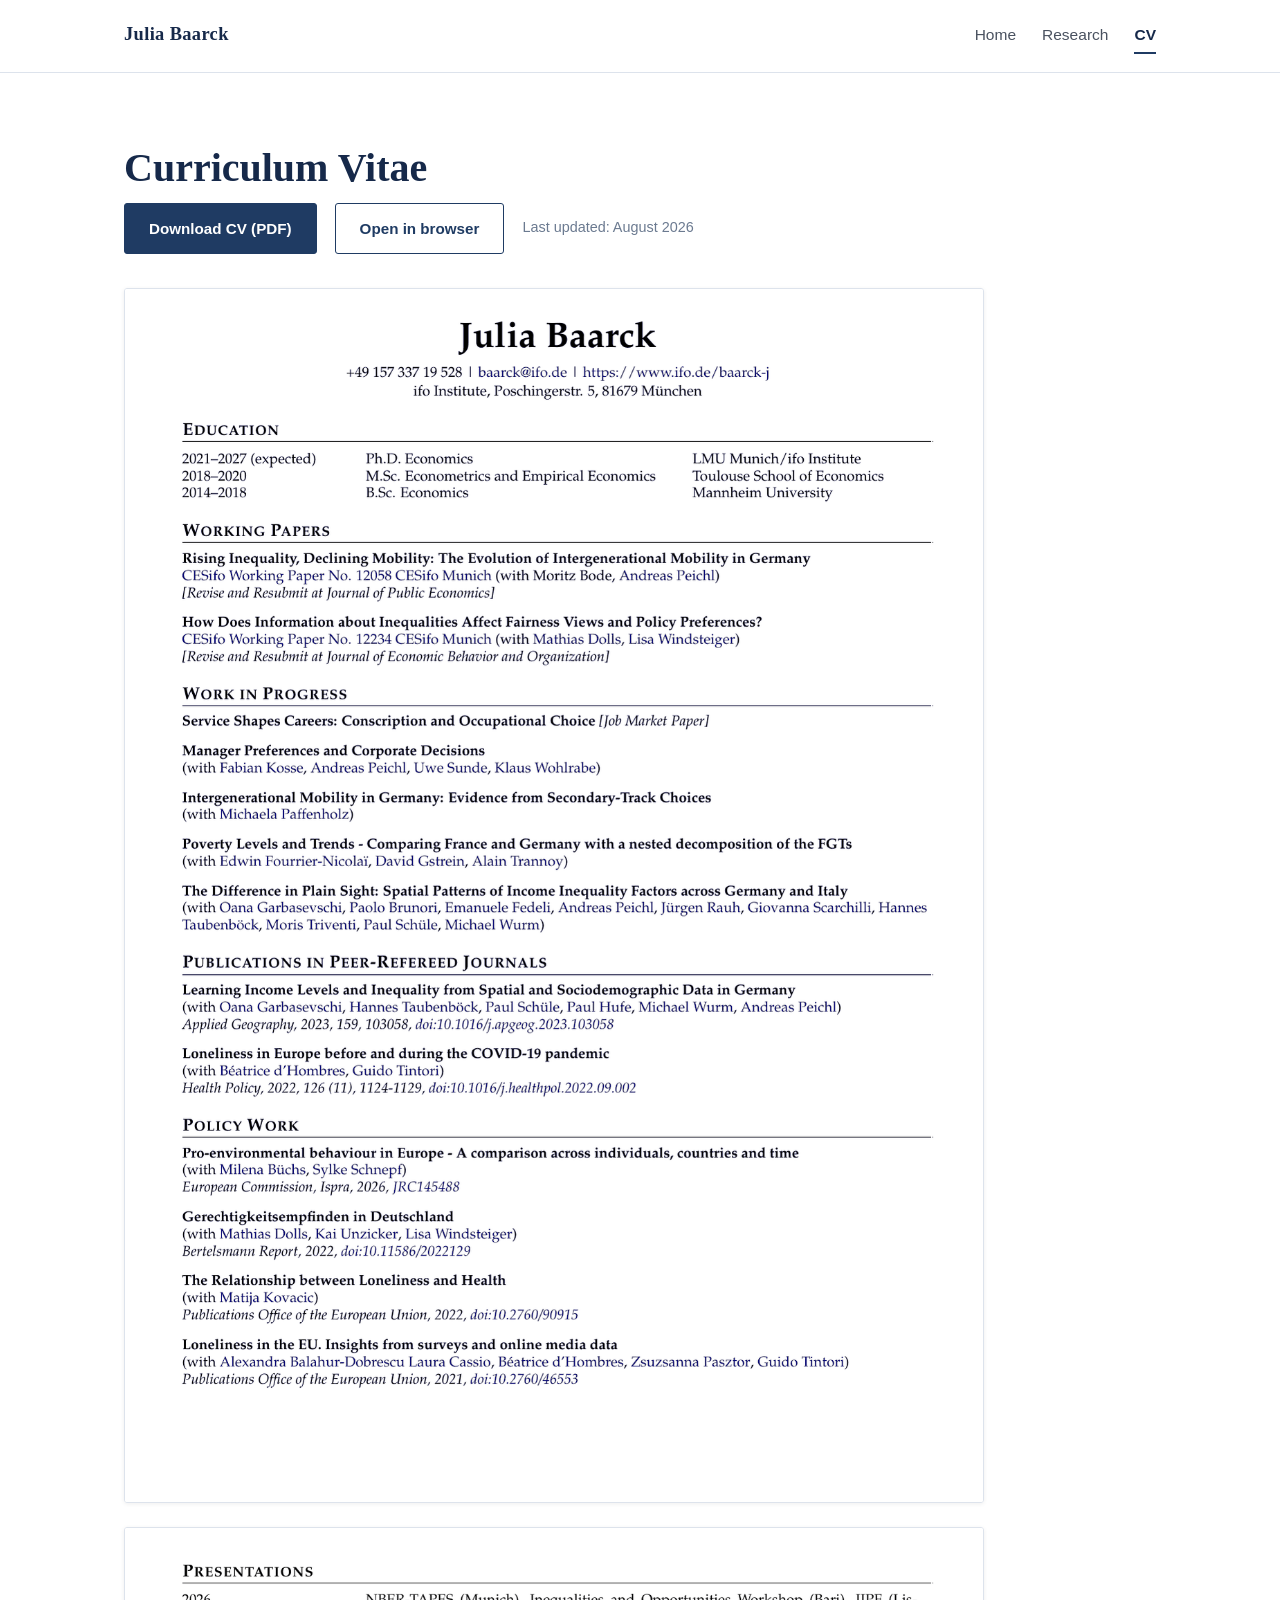
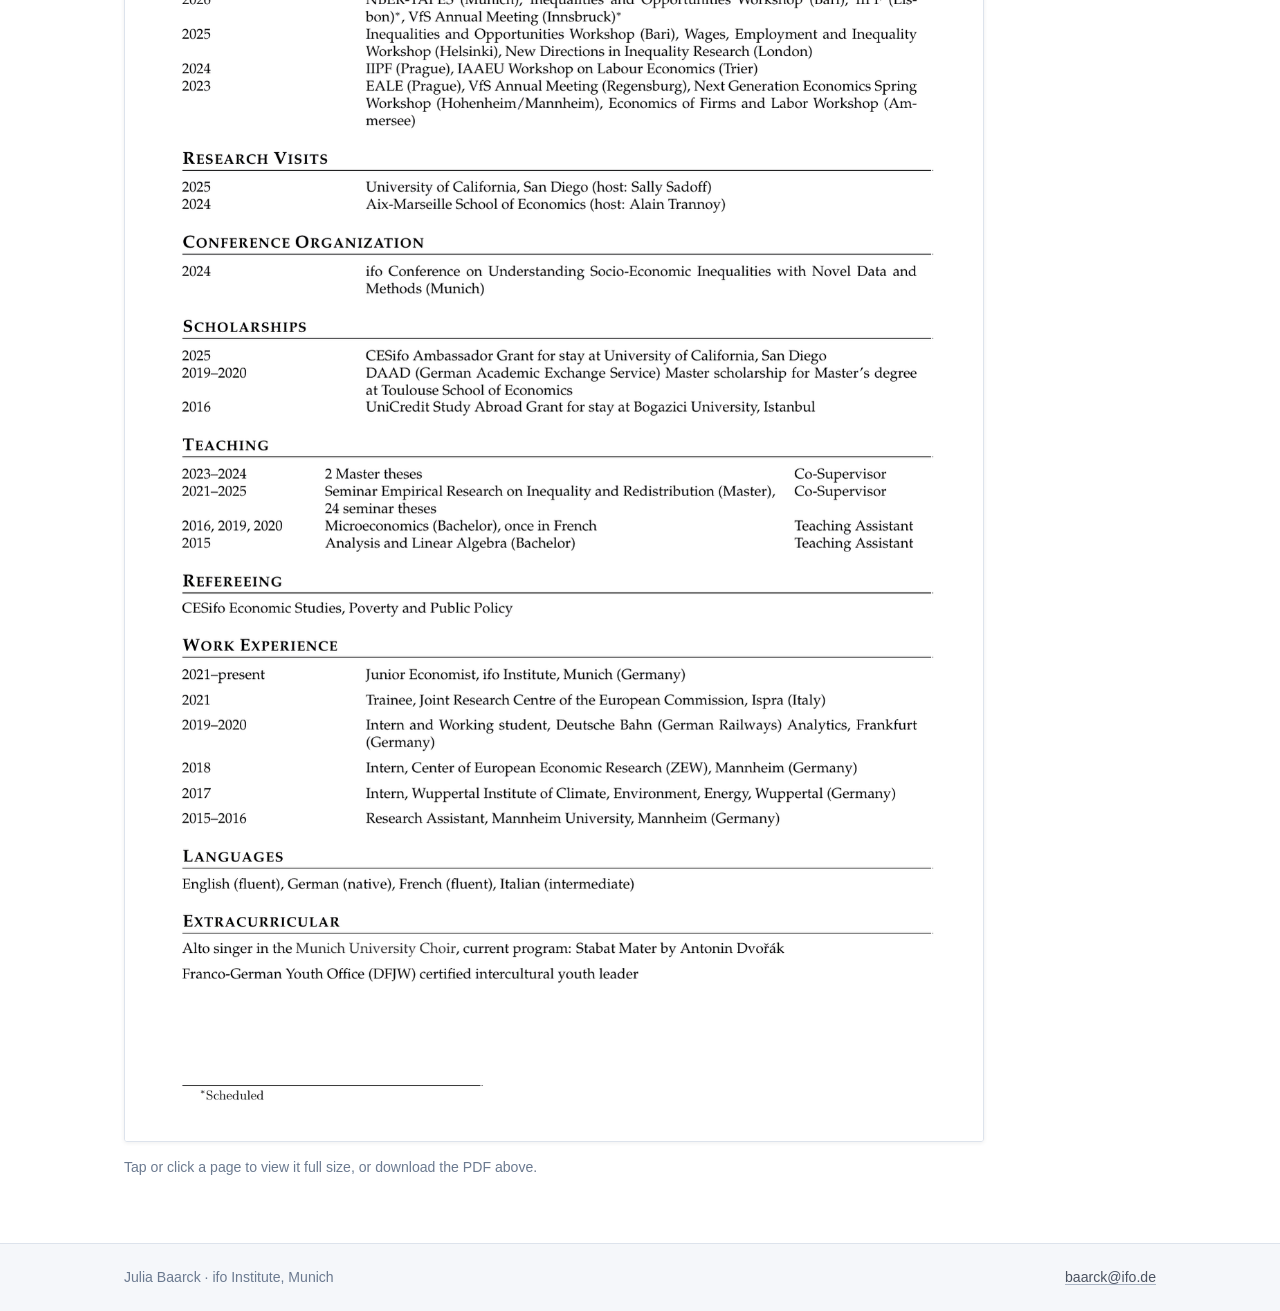
==== cv.html @ 9fb436dc "Build academic website for the 2026/27 job market Three static pages served by GitHub Pages, with no" ====
<!DOCTYPE html>
<html lang="en">
<head>
<meta charset="utf-8">
<meta name="viewport" content="width=device-width, initial-scale=1">
<title>CV | Julia Baarck</title>
<meta name="description" content="Curriculum vitae of Julia Baarck, PhD candidate in economics at LMU Munich and the ifo Institute.">
<link rel="canonical" href="https://juliabaarck.github.io/cv.html">
<link rel="icon" href="assets/img/favicon.svg" type="image/svg+xml">
<meta property="og:type" content="website">
<meta property="og:title" content="CV | Julia Baarck">
<meta property="og:description" content="Curriculum vitae of Julia Baarck, PhD candidate in economics at LMU Munich and the ifo Institute.">
<meta property="og:url" content="https://juliabaarck.github.io/cv.html">
<meta property="og:image" content="https://juliabaarck.github.io/assets/img/julia-baarck.jpg">
<meta name="twitter:card" content="summary">
<link rel="stylesheet" href="assets/css/style.css">
</head>
<body>

<a class="skip-link" href="#main">Skip to content</a>

<header class="site-header">
  <div class="wrap">
    <a class="site-title" href="index.html">Julia Baarck</a>
    <nav class="site-nav" aria-label="Main">
      <a href="index.html">Home</a>
      <a href="research.html">Research</a>
      <a href="cv.html" aria-current="page">CV</a>
    </nav>
  </div>
</header>

<main id="main">
<div class="wrap">

  <h1 class="page-title">Curriculum Vitae</h1>

  <div class="cv-actions">
    <a class="button button--solid" href="files/Baarck_CV.pdf" download>Download CV (PDF)</a>
    <a class="button" href="files/Baarck_CV.pdf">Open in browser</a>
    <span class="updated">Last updated: August 2026</span>
  </div>

  <!-- The CV is shown as page images rather than an embedded PDF viewer: these
       paint immediately and render identically in every browser. Regenerate
       them with `python tools/build_assets.py` after replacing the PDF. -->
  <div class="cv-pages">
    <!-- Each page links to the full-size image so it can be opened and zoomed
         on a phone, where the inline rendering is necessarily small. -->
    <a href="assets/cv/cv-page-1.png">
      <img src="assets/cv/cv-page-1.png" width="1240" height="1753"
           alt="Curriculum vitae of Julia Baarck, page 1: education, working papers, work in progress, publications and policy work">
    </a>
    <a href="assets/cv/cv-page-2.png">
      <img src="assets/cv/cv-page-2.png" width="1240" height="1753" loading="lazy"
           alt="Curriculum vitae of Julia Baarck, page 2: presentations, research visits, scholarships, teaching, work experience and languages">
    </a>
  </div>
  <p class="cv-hint">Tap or click a page to view it full size, or download the PDF above.</p>

</div>
</main>

<footer class="site-footer">
  <div class="wrap">
    <span>Julia Baarck &middot; ifo Institute, Munich</span>
    <span><a href="mailto:baarck@ifo.de">baarck@ifo.de</a></span>
  </div>
</footer>

</body>
</html>
---- assets/css/style.css ----
/* ==========================================================================
   juliabaarck.github.io -- the site's only stylesheet.

   Deliberately dependency-free: no framework, no external fonts, no JS.
   Sections below, in order:
     1. Tokens          5. Home page
     2. Base            6. Research page
     3. Layout          7. CV page
     4. Header / nav    8. Footer
     9. Responsive
   ========================================================================== */

/* 1. Tokens ---------------------------------------------------------------- */

:root {
  /* Navy is lifted from Julia's own Stata figures so the charts sit naturally
     inside the page rather than fighting it. Crimson matches their zero-lines
     and is used only for the job-market flag. */
  --navy: #1f3b63;
  --navy-dark: #16294a;
  --crimson: #a4243b;

  --ink: #1c1f23;
  --ink-soft: #4a5260;
  --ink-faint: #6b7a90;

  --page: #ffffff;
  --tint: #f5f7fa;
  --rule: #dde3ec;

  --serif: "Iowan Old Style", "Palatino Linotype", Palatino, "Book Antiqua",
    Georgia, "Times New Roman", serif;
  --sans: -apple-system, BlinkMacSystemFont, "Segoe UI", Roboto, "Helvetica Neue",
    Arial, sans-serif;

  --measure: 1080px;   /* main content column */
  --gutter: 24px;
}

/* 2. Base ------------------------------------------------------------------ */

*,
*::before,
*::after { box-sizing: border-box; }

html { -webkit-text-size-adjust: 100%; }

body {
  margin: 0;
  background: var(--page);
  color: var(--ink);
  font-family: var(--sans);
  font-size: 17px;
  line-height: 1.65;
  text-rendering: optimizeLegibility;
  -webkit-font-smoothing: antialiased;
}

h1, h2, h3, h4 {
  font-family: var(--serif);
  font-weight: 600;
  line-height: 1.25;
  color: var(--navy-dark);
  margin: 0 0 0.5em;
}

p { margin: 0 0 1em; }
p:last-child { margin-bottom: 0; }

a {
  color: var(--navy);
  text-decoration-color: rgba(31, 59, 99, 0.35);
  text-underline-offset: 2px;
}
a:hover { color: var(--crimson); text-decoration-color: currentColor; }

a:focus-visible,
.button:focus-visible {
  outline: 2px solid var(--crimson);
  outline-offset: 2px;
  border-radius: 2px;
}

img { max-width: 100%; height: auto; display: block; }

/* Screen-reader-only text (skip link, icon labels). */
.visually-hidden {
  position: absolute;
  width: 1px; height: 1px;
  padding: 0; margin: -1px;
  overflow: hidden;
  clip: rect(0 0 0 0);
  white-space: nowrap;
  border: 0;
}

.skip-link {
  position: absolute;
  left: -9999px;
  top: 0;
  z-index: 10;
  background: var(--navy);
  color: #fff;
  padding: 10px 16px;
  text-decoration: none;
}
.skip-link:focus { left: 8px; top: 8px; color: #fff; }

/* 3. Layout ---------------------------------------------------------------- */

.wrap {
  max-width: var(--measure);
  margin: 0 auto;
  padding: 0 var(--gutter);
}

main { padding: 40px 0 8px; }

.section { margin: 0 0 52px; }
.section:last-of-type { margin-bottom: 24px; }

/* Section headings sit on a hairline rule -- the standard academic-page look,
   done with a border rather than a decorative element. */
.section > h2 {
  font-size: 1.45rem;
  letter-spacing: 0.01em;
  padding-bottom: 8px;
  margin-bottom: 26px;
  border-bottom: 2px solid var(--rule);
}

/* 4. Header / nav ---------------------------------------------------------- */

.site-header {
  border-bottom: 1px solid var(--rule);
  background: var(--page);
}

.site-header .wrap {
  display: flex;
  flex-wrap: wrap;
  align-items: baseline;
  justify-content: space-between;
  gap: 6px 28px;
  padding-top: 18px;
  padding-bottom: 18px;
}

.site-title {
  font-family: var(--serif);
  font-size: 1.15rem;
  font-weight: 600;
  color: var(--navy-dark);
  text-decoration: none;
  letter-spacing: 0.02em;
  white-space: nowrap;
}
.site-title:hover { color: var(--crimson); }

.site-nav {
  display: flex;
  flex-wrap: wrap;
  gap: 4px 26px;
}

.site-nav a {
  font-size: 0.97rem;
  text-decoration: none;
  color: var(--ink-soft);
  padding: 4px 0;
  border-bottom: 2px solid transparent;
}
.site-nav a:hover { color: var(--navy); }

.site-nav a[aria-current="page"] {
  color: var(--navy-dark);
  font-weight: 600;
  border-bottom-color: var(--navy);
}

/* 5. Home page ------------------------------------------------------------- */

.masthead {
  text-align: center;
  padding: 46px 0 30px;
}

.masthead h1 {
  font-size: clamp(2.4rem, 6vw, 3.5rem);
  letter-spacing: 0.035em;
  margin-bottom: 10px;
}

.masthead .role {
  font-size: 1.08rem;
  color: var(--ink-soft);
  margin: 0;
}

/* Job-market flag: the one place crimson appears at full strength. */
.jm-flag {
  display: inline-block;
  margin-top: 20px;
  padding: 7px 20px;
  border: 1px solid rgba(164, 36, 59, 0.35);
  border-radius: 999px;
  background: rgba(164, 36, 59, 0.05);
  color: var(--crimson);
  font-size: 0.95rem;
  font-weight: 600;
  letter-spacing: 0.015em;
}

/* Photo left, text right -- collapses to a single column on narrow screens. */
.intro {
  display: grid;
  grid-template-columns: 280px 1fr;
  gap: 44px;
  align-items: start;
  padding-bottom: 8px;
}

.intro-aside { position: sticky; top: 24px; }

.portrait {
  width: 100%;
  border-radius: 3px;
  border: 1px solid var(--rule);
}

.contact {
  margin-top: 20px;
  font-size: 0.95rem;
  line-height: 1.55;
  color: var(--ink-soft);
}
.contact p { margin-bottom: 0.7em; }
.contact .label {
  display: block;
  font-size: 0.75rem;
  text-transform: uppercase;
  letter-spacing: 0.09em;
  color: var(--ink-faint);
  margin-bottom: 1px;
}

.button-stack {
  margin-top: 22px;
  display: flex;
  flex-direction: column;
  gap: 10px;
}

.button {
  display: inline-block;
  text-align: center;
  padding: 11px 18px;
  border-radius: 3px;
  font-size: 0.95rem;
  font-weight: 600;
  text-decoration: none;
  border: 1px solid var(--navy);
  color: var(--navy);
  background: transparent;
  transition: background-color 0.15s ease, color 0.15s ease;
}
.button:hover { background: var(--navy); color: #fff; }

.button--solid { background: var(--navy); color: #fff; }
.button--solid:hover { background: var(--navy-dark); border-color: var(--navy-dark); color: #fff; }

.intro-body > h2 {
  font-size: 1.3rem;
  margin-top: 34px;
}
.intro-body > h2:first-child { margin-top: 0; }

/* Research-interest chips. */
.interests {
  list-style: none;
  display: flex;
  flex-wrap: wrap;
  gap: 8px;
  margin: 0 0 4px;
  padding: 0;
}
.interests li {
  background: var(--tint);
  border: 1px solid var(--rule);
  border-radius: 999px;
  padding: 5px 14px;
  font-size: 0.9rem;
  color: var(--ink-soft);
}

/* The job-market paper callout on the home page. */
.jmp-card {
  border-left: 3px solid var(--navy);
  background: var(--tint);
  padding: 18px 22px;
  border-radius: 0 3px 3px 0;
}
.jmp-card .eyebrow {
  display: block;
  font-size: 0.72rem;
  text-transform: uppercase;
  letter-spacing: 0.11em;
  color: var(--ink-faint);
  margin-bottom: 5px;
}
.jmp-card .title {
  font-family: var(--serif);
  font-size: 1.13rem;
  font-weight: 600;
  color: var(--navy-dark);
  display: block;
  line-height: 1.35;
}

.fact-list {
  list-style: none;
  margin: 0;
  padding: 0;
}
.fact-list li {
  padding: 9px 0;
  border-bottom: 1px solid var(--rule);
  display: flex;
  flex-wrap: wrap;
  gap: 4px 16px;
}
.fact-list li:last-child { border-bottom: 0; }
.fact-list .when {
  flex: 0 0 108px;
  color: var(--ink-faint);
  font-size: 0.92rem;
  font-variant-numeric: tabular-nums;
}
.fact-list .what { flex: 1 1 260px; }

/* 6. Research page --------------------------------------------------------- */

.paper {
  display: grid;
  grid-template-columns: 1fr 360px;
  gap: 38px;
  align-items: start;
  padding-bottom: 34px;
  margin-bottom: 34px;
  border-bottom: 1px solid var(--rule);
}

/* Entries with no figure simply span the full width -- no empty column. */
.paper--nofigure { grid-template-columns: 1fr; }

.section .paper:last-child { border-bottom: 0; margin-bottom: 0; padding-bottom: 6px; }

.paper h3 {
  font-size: 1.22rem;
  margin-bottom: 6px;
}
.paper h3 a { text-decoration: none; }

.paper .authors {
  color: var(--ink-soft);
  font-size: 0.97rem;
  margin-bottom: 8px;
}

.paper .status {
  font-size: 0.9rem;
  font-style: italic;
  color: var(--ink-faint);
  margin-bottom: 12px;
}

/* Accepted / R&R badges read at a glance in a long list. */
.badge {
  display: inline-block;
  font-style: normal;
  font-size: 0.76rem;
  font-weight: 700;
  letter-spacing: 0.06em;
  text-transform: uppercase;
  padding: 3px 9px;
  border-radius: 3px;
  background: rgba(31, 59, 99, 0.08);
  color: var(--navy);
  margin-right: 8px;
  vertical-align: 1px;
}
.badge--jmp { background: rgba(164, 36, 59, 0.09); color: var(--crimson); }

.abstract {
  font-size: 0.97rem;
  color: var(--ink-soft);
  margin-bottom: 14px;
}
.abstract--pending { font-style: italic; color: var(--ink-faint); }

.paper-links {
  display: flex;
  flex-wrap: wrap;
  gap: 8px 10px;
  margin: 0;
  padding: 0;
  list-style: none;
}
.paper-links a {
  display: inline-block;
  font-size: 0.87rem;
  font-weight: 600;
  text-decoration: none;
  padding: 5px 13px;
  border: 1px solid var(--rule);
  border-radius: 3px;
  color: var(--navy);
  background: var(--page);
}
.paper-links a:hover {
  background: var(--navy);
  border-color: var(--navy);
  color: #fff;
}

.paper-figure { margin: 0; }
.paper-figure img {
  width: 100%;
  border: 1px solid var(--rule);
  border-radius: 3px;
  background: #fff;
}
.paper-figure figcaption {
  font-size: 0.82rem;
  color: var(--ink-faint);
  margin-top: 8px;
  line-height: 1.45;
}

/* Policy work and other compact lists. */
.compact-list { list-style: none; margin: 0; padding: 0; }
.compact-list > li {
  padding: 14px 0;
  border-bottom: 1px solid var(--rule);
}
.compact-list > li:last-child { border-bottom: 0; }
.compact-list .title {
  font-family: var(--serif);
  font-size: 1.05rem;
  font-weight: 600;
  color: var(--navy-dark);
  display: block;
  margin-bottom: 3px;
  line-height: 1.35;
}
.compact-list .meta {
  font-size: 0.92rem;
  color: var(--ink-soft);
}

.lede {
  font-size: 1.02rem;
  color: var(--ink-soft);
  max-width: 68ch;
  margin-bottom: 34px;
}

.page-title {
  font-size: clamp(1.9rem, 4.5vw, 2.5rem);
  margin: 30px 0 10px;
}

/* 7. CV page --------------------------------------------------------------- */

.cv-actions {
  display: flex;
  flex-wrap: wrap;
  align-items: center;
  gap: 14px 18px;
  margin-bottom: 34px;
}
.cv-actions .button { padding: 12px 24px; }
.cv-actions .updated {
  font-size: 0.9rem;
  color: var(--ink-faint);
}

/* Page images rather than an embedded PDF viewer: they paint immediately and
   behave the same in every browser. */
.cv-pages {
  display: flex;
  flex-direction: column;
  gap: 24px;
  margin: 0 0 8px;
  max-width: 860px;
}
.cv-pages a { display: block; }
.cv-pages img {
  width: 100%;
  border: 1px solid var(--rule);
  border-radius: 3px;
  box-shadow: 0 1px 4px rgba(28, 31, 35, 0.07);
}
.cv-pages a:hover img { border-color: var(--navy); }

.cv-hint {
  margin-top: 14px;
  font-size: 0.88rem;
  color: var(--ink-faint);
}

/* 8. Footer ---------------------------------------------------------------- */

.site-footer {
  margin-top: 56px;
  border-top: 1px solid var(--rule);
  background: var(--tint);
}
.site-footer .wrap {
  display: flex;
  flex-wrap: wrap;
  justify-content: space-between;
  gap: 6px 24px;
  padding-top: 22px;
  padding-bottom: 22px;
  font-size: 0.88rem;
  color: var(--ink-faint);
}
.site-footer a { color: var(--ink-soft); }

/* 9. Responsive ------------------------------------------------------------ */

@media (max-width: 900px) {
  .paper { grid-template-columns: 1fr 300px; gap: 30px; }
  .intro { grid-template-columns: 240px 1fr; gap: 34px; }
}

@media (max-width: 760px) {
  body { font-size: 16px; }
  main { padding-top: 26px; }
  .masthead { padding: 32px 0 24px; }

  .intro { grid-template-columns: 1fr; gap: 28px; }
  .intro-aside {
    position: static;
    max-width: 260px;
    margin: 0 auto;
    text-align: center;
  }
  .contact .label { justify-content: center; }

  /* Figure moves below the text on narrow screens, matching reading order. */
  .paper { grid-template-columns: 1fr; gap: 22px; }
  .paper-figure { max-width: 460px; }

  .section { margin-bottom: 40px; }
  .fact-list .when { flex-basis: 100%; }
}

@media (max-width: 420px) {
  :root { --gutter: 18px; }
  .site-header .wrap { flex-direction: column; align-items: flex-start; }
  .site-nav { gap: 4px 18px; }
}

/* Printing the CV page or research list should not waste ink on chrome. */
@media print {
  .site-header, .site-footer, .cv-actions, .skip-link { display: none; }
  body { font-size: 11pt; }
  .paper { break-inside: avoid; border-bottom: 0; }
  a { text-decoration: none; color: var(--ink); }
}
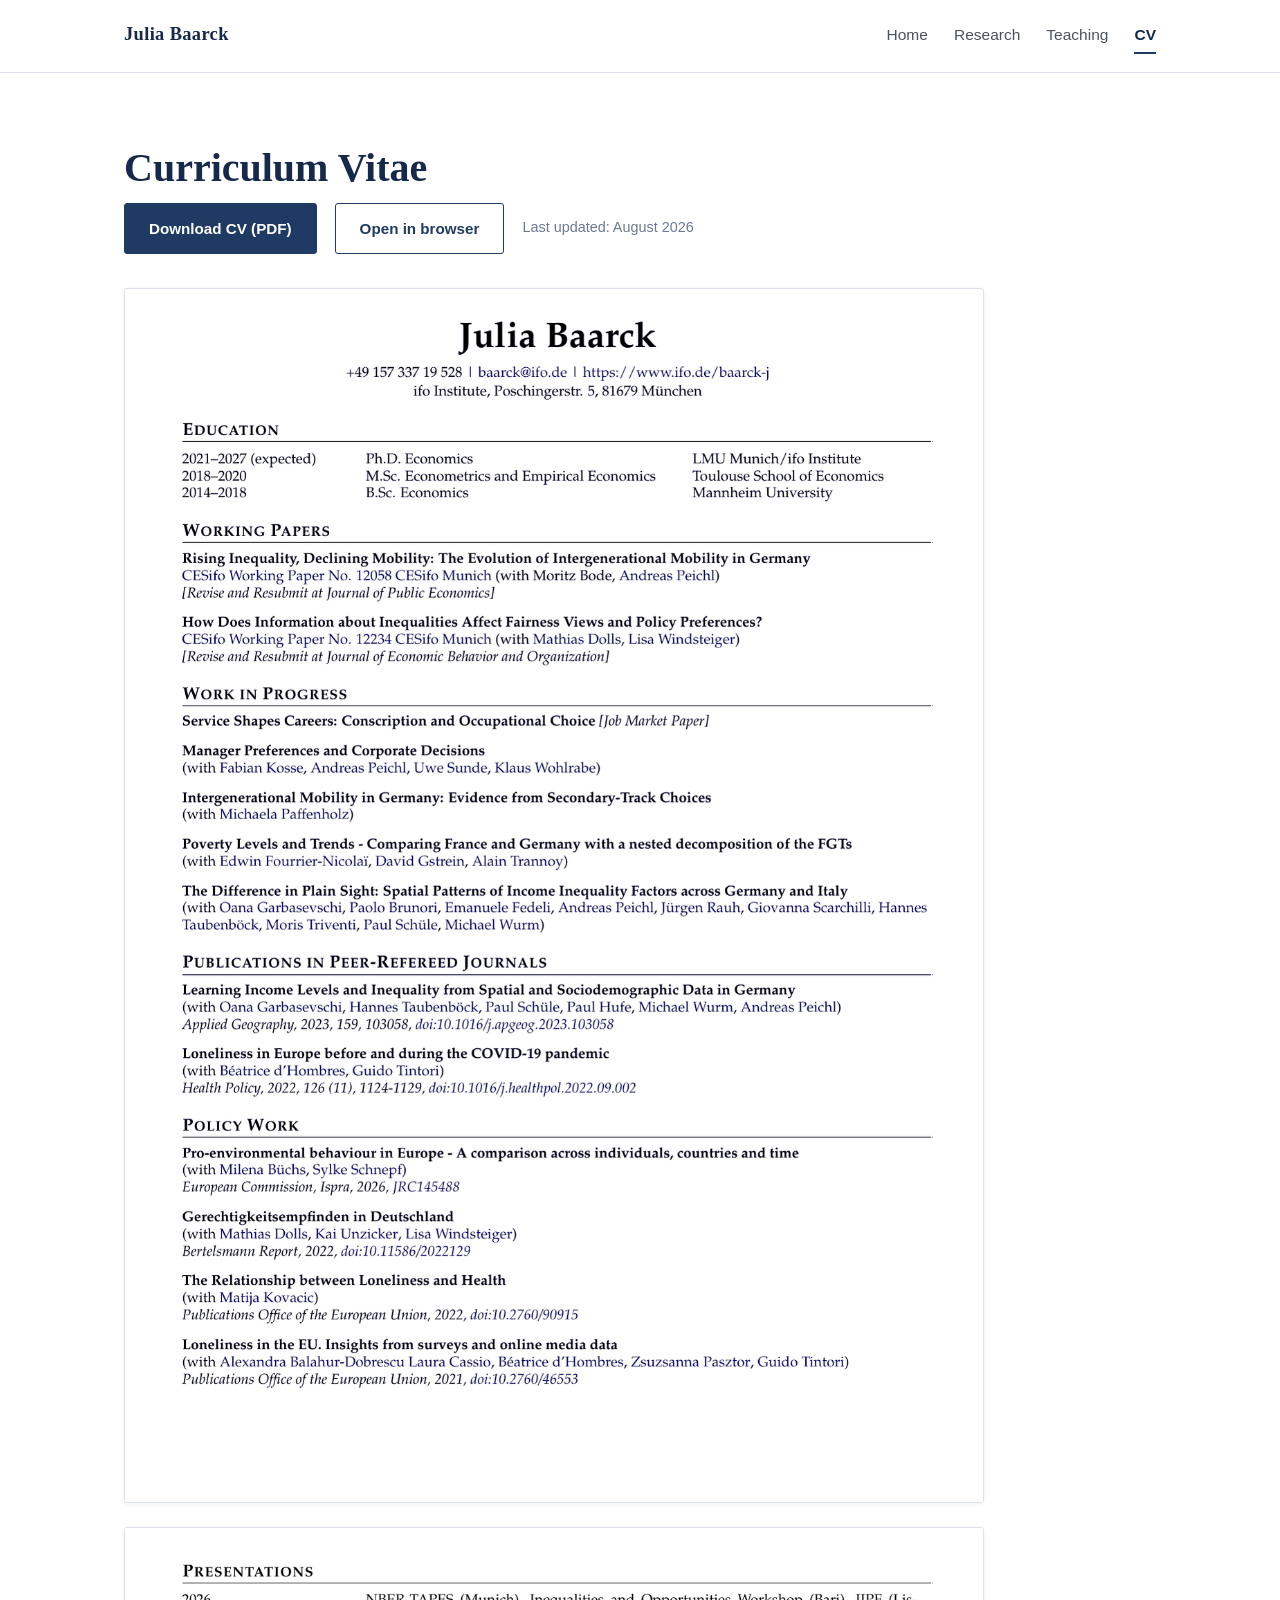
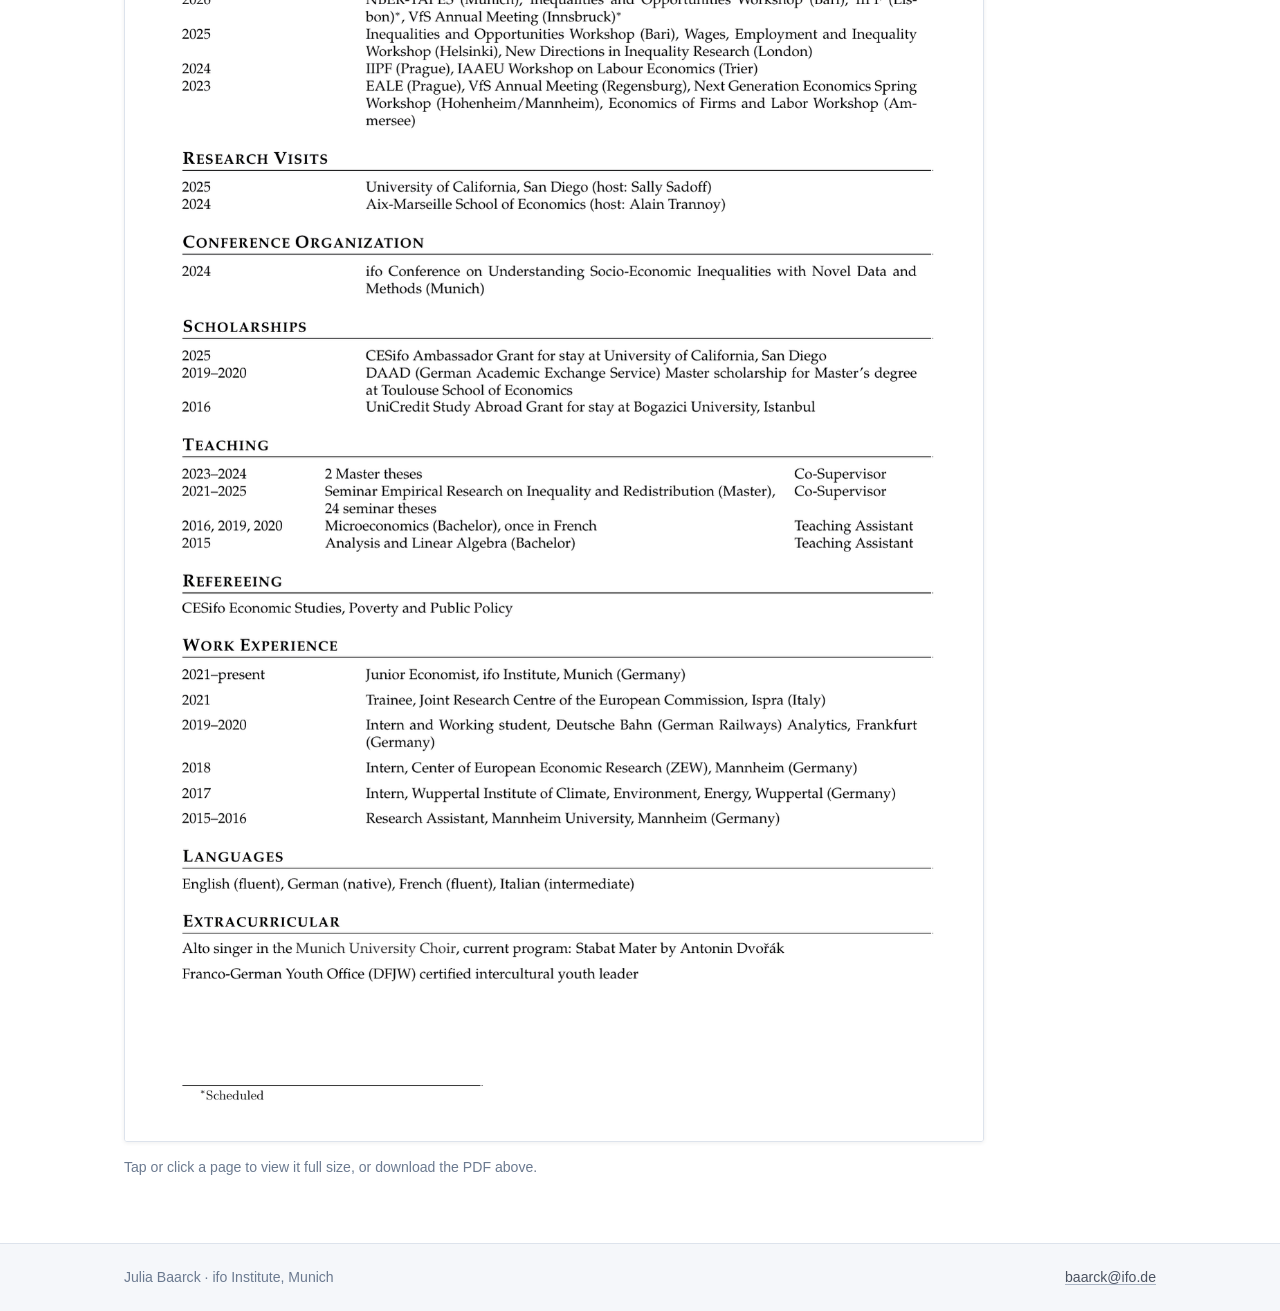
==== commit 48fa2b84: "Add teaching page, restore open-access links, hide secondary-track paper - New teaching.html listing" ====
--- a/cv.html
+++ b/cv.html
@@ -1,15 +1,14 @@
-<!DOCTYPE html>
+﻿<!DOCTYPE html>
 <html lang="en">
 <head>
 <meta charset="utf-8">
 <meta name="viewport" content="width=device-width, initial-scale=1">
 <title>CV | Julia Baarck</title>
-<meta name="description" content="Curriculum vitae of Julia Baarck, PhD candidate in economics at LMU Munich and the ifo Institute.">
+<meta name="description" content="Curriculum vitae of Julia Baarck, PhD candidate in economics at the ifo Institute and LMU Munich.">
 <link rel="canonical" href="https://juliabaarck.github.io/cv.html">
-<link rel="icon" href="assets/img/favicon.svg" type="image/svg+xml">
 <meta property="og:type" content="website">
 <meta property="og:title" content="CV | Julia Baarck">
-<meta property="og:description" content="Curriculum vitae of Julia Baarck, PhD candidate in economics at LMU Munich and the ifo Institute.">
+<meta property="og:description" content="Curriculum vitae of Julia Baarck, PhD candidate in economics at the ifo Institute and LMU Munich.">
 <meta property="og:url" content="https://juliabaarck.github.io/cv.html">
 <meta property="og:image" content="https://juliabaarck.github.io/assets/img/julia-baarck.jpg">
 <meta name="twitter:card" content="summary">
@@ -25,6 +24,7 @@
     <nav class="site-nav" aria-label="Main">
       <a href="index.html">Home</a>
       <a href="research.html">Research</a>
+      <a href="teaching.html">Teaching</a>
       <a href="cv.html" aria-current="page">CV</a>
     </nav>
   </div>
@@ -70,3 +70,6 @@
 
 </body>
 </html>
+
+
+
--- a/assets/css/style.css
+++ b/assets/css/style.css
@@ -197,20 +197,6 @@
   margin: 0;
 }
 
-/* Job-market flag: the one place crimson appears at full strength. */
-.jm-flag {
-  display: inline-block;
-  margin-top: 20px;
-  padding: 7px 20px;
-  border: 1px solid rgba(164, 36, 59, 0.35);
-  border-radius: 999px;
-  background: rgba(164, 36, 59, 0.05);
-  color: var(--crimson);
-  font-size: 0.95rem;
-  font-weight: 600;
-  letter-spacing: 0.015em;
-}
-
 /* Photo left, text right -- collapses to a single column on narrow screens. */
 .intro {
   display: grid;
@@ -244,11 +230,15 @@
   margin-bottom: 1px;
 }
 
-.button-stack {
-  margin-top: 22px;
-  display: flex;
-  flex-direction: column;
-  gap: 10px;
+/* Plain profile links under the address -- deliberately not buttons, so they
+   don't compete with the navigation at the top of the page. */
+.profile-links {
+  display: flex;
+  flex-wrap: wrap;
+  gap: 4px 14px;
+  margin-top: 14px;
+  padding-top: 12px;
+  border-top: 1px solid var(--rule);
 }
 
 .button {
@@ -300,14 +290,6 @@
   padding: 18px 22px;
   border-radius: 0 3px 3px 0;
 }
-.jmp-card .eyebrow {
-  display: block;
-  font-size: 0.72rem;
-  text-transform: uppercase;
-  letter-spacing: 0.11em;
-  color: var(--ink-faint);
-  margin-bottom: 5px;
-}
 .jmp-card .title {
   font-family: var(--serif);
   font-size: 1.13rem;
@@ -315,6 +297,14 @@
   color: var(--navy-dark);
   display: block;
   line-height: 1.35;
+  margin-bottom: 10px;
+  text-decoration: none;
+}
+.jmp-card .title:hover { color: var(--crimson); text-decoration: underline; }
+.jmp-card p {
+  font-size: 0.95rem;
+  color: var(--ink-soft);
+  margin: 0;
 }
 
 .fact-list {
@@ -331,7 +321,8 @@
 }
 .fact-list li:last-child { border-bottom: 0; }
 .fact-list .when {
-  flex: 0 0 108px;
+  /* Wide enough for the longest entry ("2016, 2019, 2020") to stay on one line. */
+  flex: 0 0 136px;
   color: var(--ink-faint);
   font-size: 0.92rem;
   font-variant-numeric: tabular-nums;
@@ -389,14 +380,11 @@
   margin-right: 8px;
   vertical-align: 1px;
 }
-.badge--jmp { background: rgba(164, 36, 59, 0.09); color: var(--crimson); }
-
 .abstract {
   font-size: 0.97rem;
   color: var(--ink-soft);
   margin-bottom: 14px;
 }
-.abstract--pending { font-style: italic; color: var(--ink-faint); }
 
 .paper-links {
   display: flex;
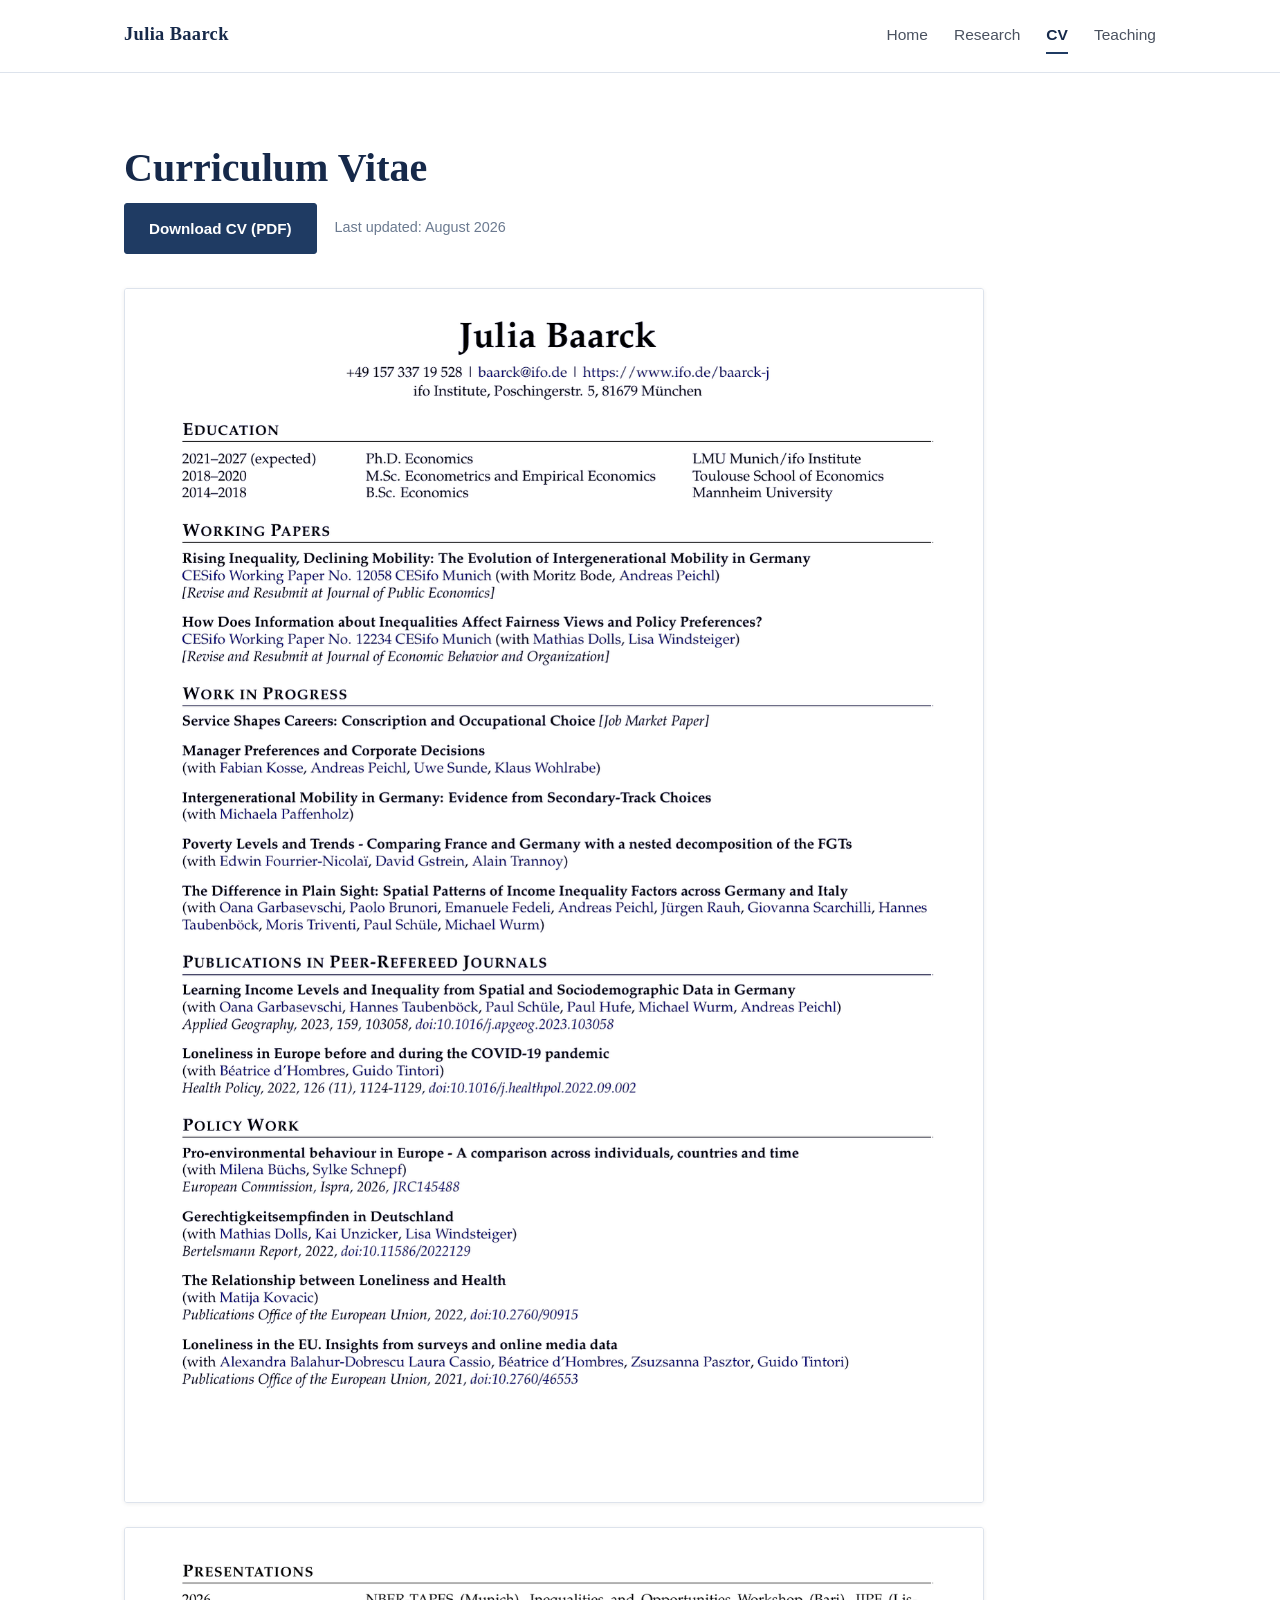
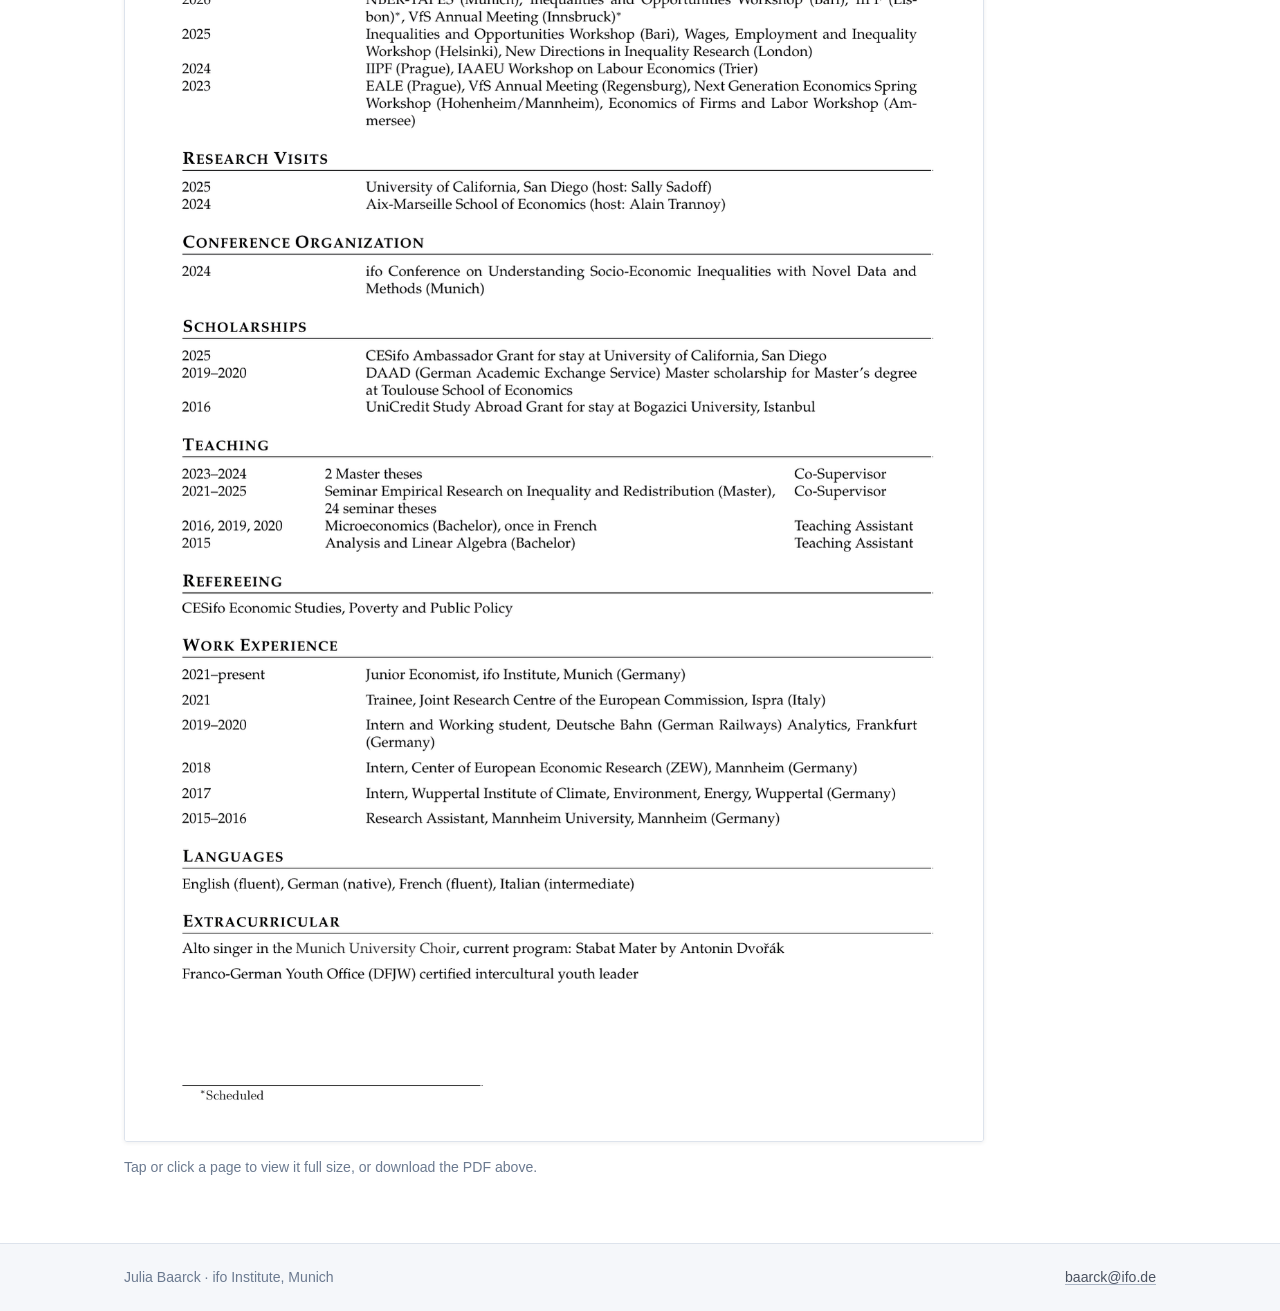
==== commit 2b3582a8: "Single CV button that opens in a new tab; fix nav current-page marker The two CV buttons were not id" ====
--- a/cv.html
+++ b/cv.html
@@ -24,8 +24,8 @@
     <nav class="site-nav" aria-label="Main">
       <a href="index.html">Home</a>
       <a href="research.html">Research</a>
+      <a href="cv.html" aria-current="page">CV</a>
       <a href="teaching.html">Teaching</a>
-      <a href="cv.html" aria-current="page">CV</a>
     </nav>
   </div>
 </header>
@@ -36,8 +36,11 @@
   <h1 class="page-title">Curriculum Vitae</h1>
 
   <div class="cv-actions">
-    <a class="button button--solid" href="files/Baarck_CV.pdf" download>Download CV (PDF)</a>
-    <a class="button" href="files/Baarck_CV.pdf">Open in browser</a>
+    <!-- No `download` attribute: that would force a save to disk, and nothing
+         would open. Without it the browser shows the PDF in the new tab, where
+         the reader can save it themselves, and this site stays open behind. -->
+    <a class="button button--solid" href="files/Baarck_CV.pdf"
+       target="_blank" rel="noopener">Download CV (PDF)</a>
     <span class="updated">Last updated: August 2026</span>
   </div>
 
@@ -47,11 +50,11 @@
   <div class="cv-pages">
     <!-- Each page links to the full-size image so it can be opened and zoomed
          on a phone, where the inline rendering is necessarily small. -->
-    <a href="assets/cv/cv-page-1.png">
+    <a href="assets/cv/cv-page-1.png" target="_blank" rel="noopener">
       <img src="assets/cv/cv-page-1.png" width="1240" height="1753"
            alt="Curriculum vitae of Julia Baarck, page 1: education, working papers, work in progress, publications and policy work">
     </a>
-    <a href="assets/cv/cv-page-2.png">
+    <a href="assets/cv/cv-page-2.png" target="_blank" rel="noopener">
       <img src="assets/cv/cv-page-2.png" width="1240" height="1753" loading="lazy"
            alt="Curriculum vitae of Julia Baarck, page 2: presentations, research visits, scholarships, teaching, work experience and languages">
     </a>
--- a/assets/css/style.css
+++ b/assets/css/style.css
@@ -411,6 +411,27 @@
   color: #fff;
 }
 
+/* Press pickup, listed under a paper's own links. Deliberately lighter than
+   .paper-links so the paper itself stays the primary call to action. */
+.media {
+  display: flex;
+  flex-wrap: wrap;
+  align-items: baseline;
+  gap: 4px 14px;
+  margin: 12px 0 0;
+  font-size: 0.89rem;
+}
+.media-label {
+  font-size: 0.72rem;
+  text-transform: uppercase;
+  letter-spacing: 0.1em;
+  color: var(--ink-faint);
+}
+.media a { color: var(--ink-soft); }
+.media a:hover { color: var(--crimson); }
+
+.compact-list .media { margin-top: 8px; }
+
 .paper-figure { margin: 0; }
 .paper-figure img {
   width: 100%;
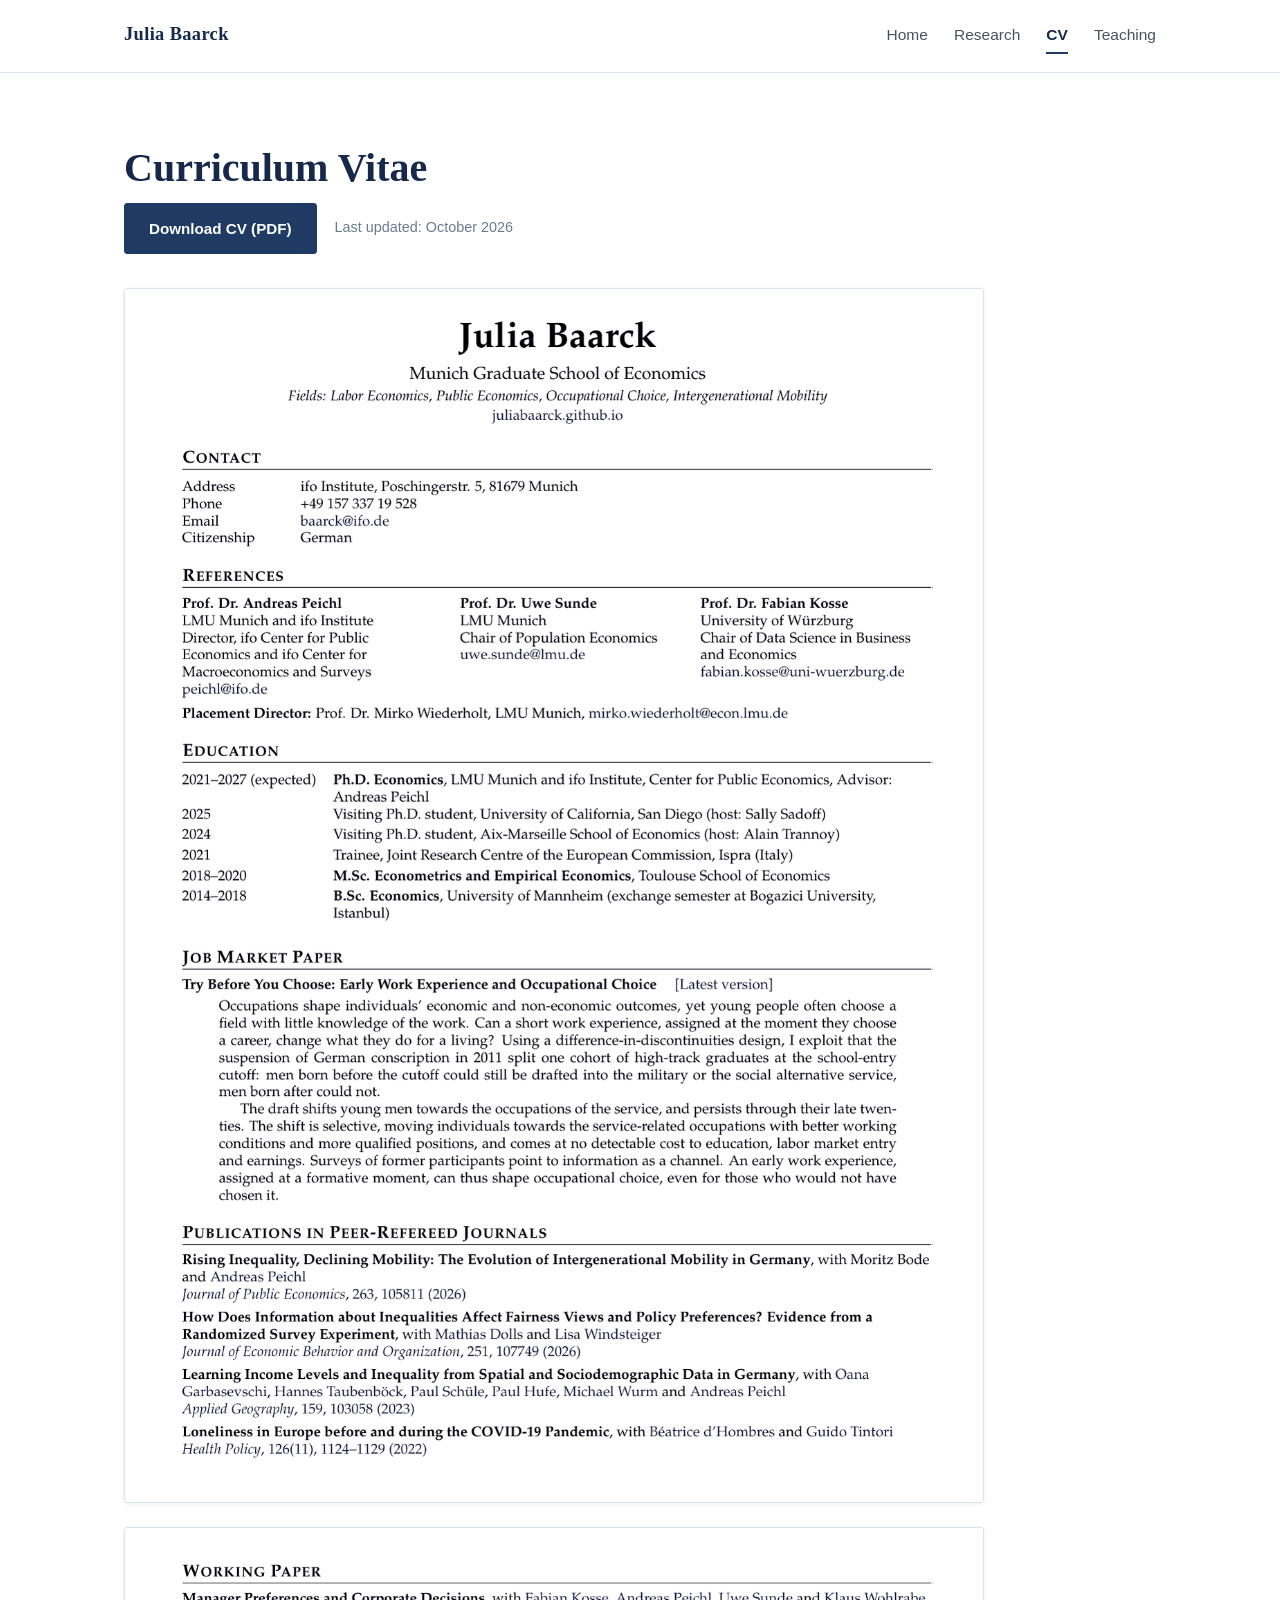
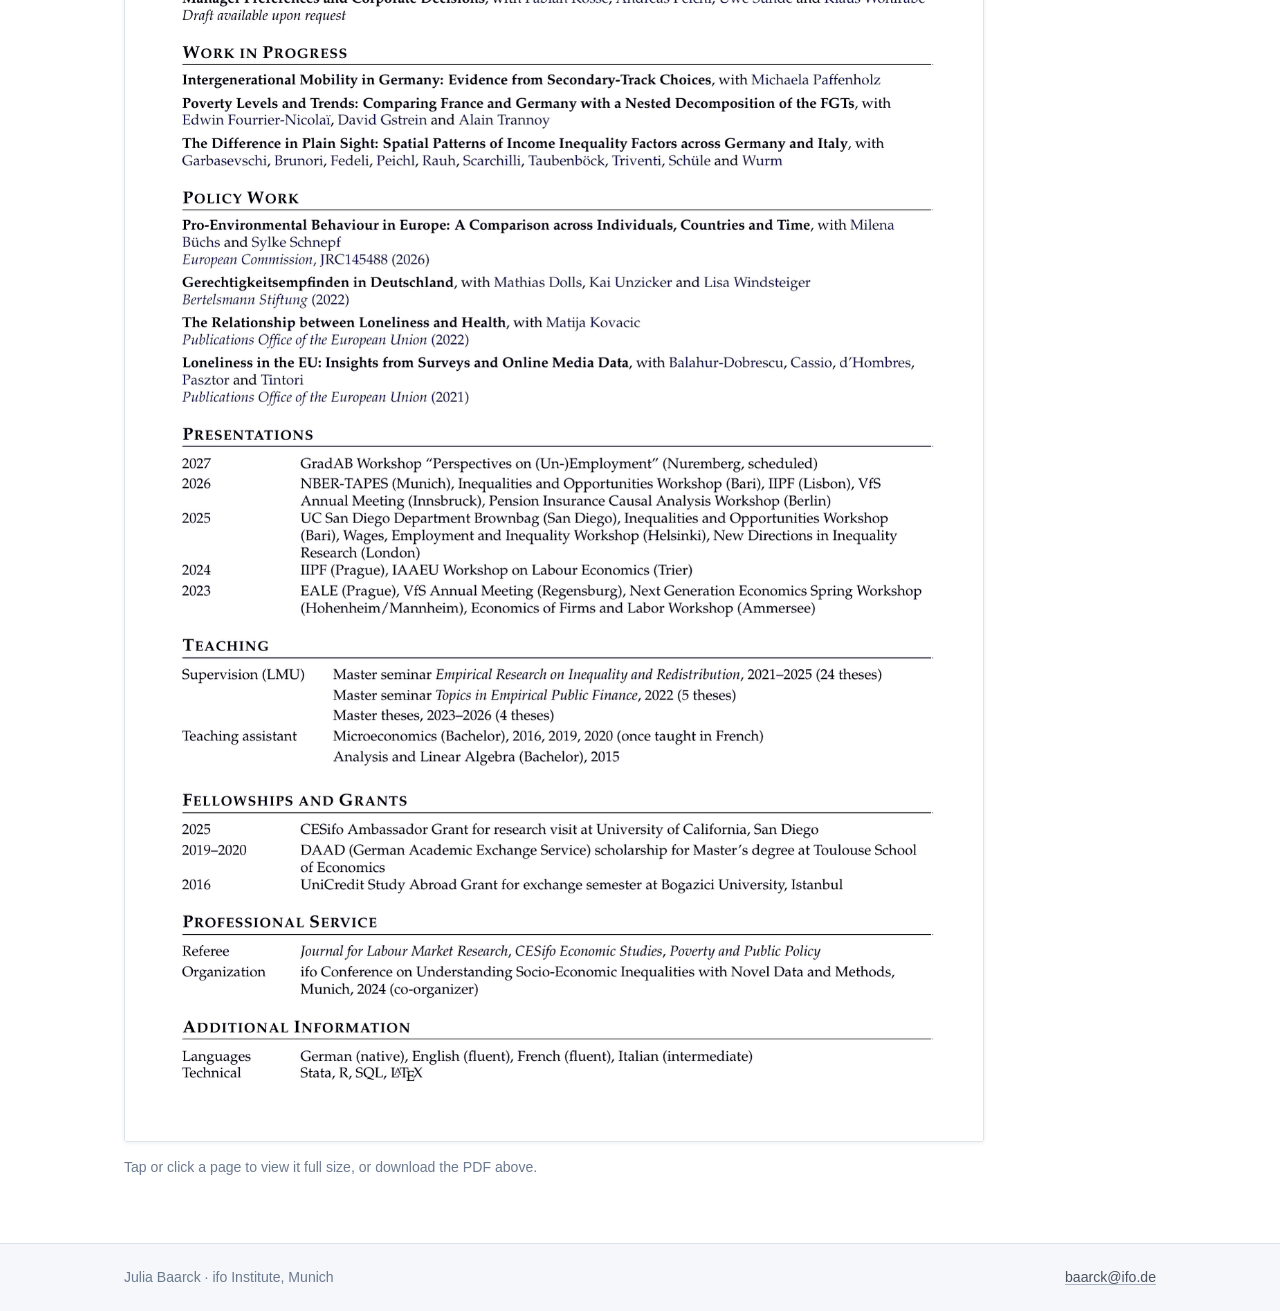
==== commit 5df0bde8: "Update site to new CV for the 2026/27 job market - Replace CV PDF and regenerate CV page images - Ho" ====
--- a/cv.html
+++ b/cv.html
@@ -41,7 +41,7 @@
          the reader can save it themselves, and this site stays open behind. -->
     <a class="button button--solid" href="files/Baarck_CV.pdf"
        target="_blank" rel="noopener">Download CV (PDF)</a>
-    <span class="updated">Last updated: August 2026</span>
+    <span class="updated">Last updated: October 2026</span>
   </div>
 
   <!-- The CV is shown as page images rather than an embedded PDF viewer: these
@@ -52,11 +52,11 @@
          on a phone, where the inline rendering is necessarily small. -->
     <a href="assets/cv/cv-page-1.png" target="_blank" rel="noopener">
       <img src="assets/cv/cv-page-1.png" width="1240" height="1753"
-           alt="Curriculum vitae of Julia Baarck, page 1: education, working papers, work in progress, publications and policy work">
+           alt="Curriculum vitae of Julia Baarck, page 1: contact, references, education, job market paper and publications">
     </a>
     <a href="assets/cv/cv-page-2.png" target="_blank" rel="noopener">
       <img src="assets/cv/cv-page-2.png" width="1240" height="1753" loading="lazy"
-           alt="Curriculum vitae of Julia Baarck, page 2: presentations, research visits, scholarships, teaching, work experience and languages">
+           alt="Curriculum vitae of Julia Baarck, page 2: working paper, work in progress, policy work, presentations, teaching, grants, service and additional information">
     </a>
   </div>
   <p class="cv-hint">Tap or click a page to view it full size, or download the PDF above.</p>
--- a/assets/css/style.css
+++ b/assets/css/style.css
@@ -197,6 +197,13 @@
   margin: 0;
 }
 
+.masthead .job-market {
+  margin: 12px 0 0;
+  font-size: 1.08rem;
+  color: var(--crimson);
+  font-weight: 600;
+}
+
 /* Photo left, text right -- collapses to a single column on narrow screens. */
 .intro {
   display: grid;
@@ -306,6 +313,7 @@
   color: var(--ink-soft);
   margin: 0;
 }
+.jmp-card p + p { margin-top: 0.7em; }
 
 .fact-list {
   list-style: none;
@@ -445,6 +453,20 @@
   margin-top: 8px;
   line-height: 1.45;
 }
+/* Multi-panel figures: a title over the whole figure, a label over each panel. */
+.paper-figure .figure-title {
+  font-size: 0.88rem;
+  font-weight: 600;
+  color: var(--ink-soft);
+  margin: 0 0 8px;
+  line-height: 1.4;
+}
+.paper-figure .panel-label {
+  font-size: 0.8rem;
+  color: var(--ink-faint);
+  margin: 10px 0 4px;
+}
+.paper-figure .figure-title + .panel-label { margin-top: 0; }
 
 /* Policy work and other compact lists. */
 .compact-list { list-style: none; margin: 0; padding: 0; }
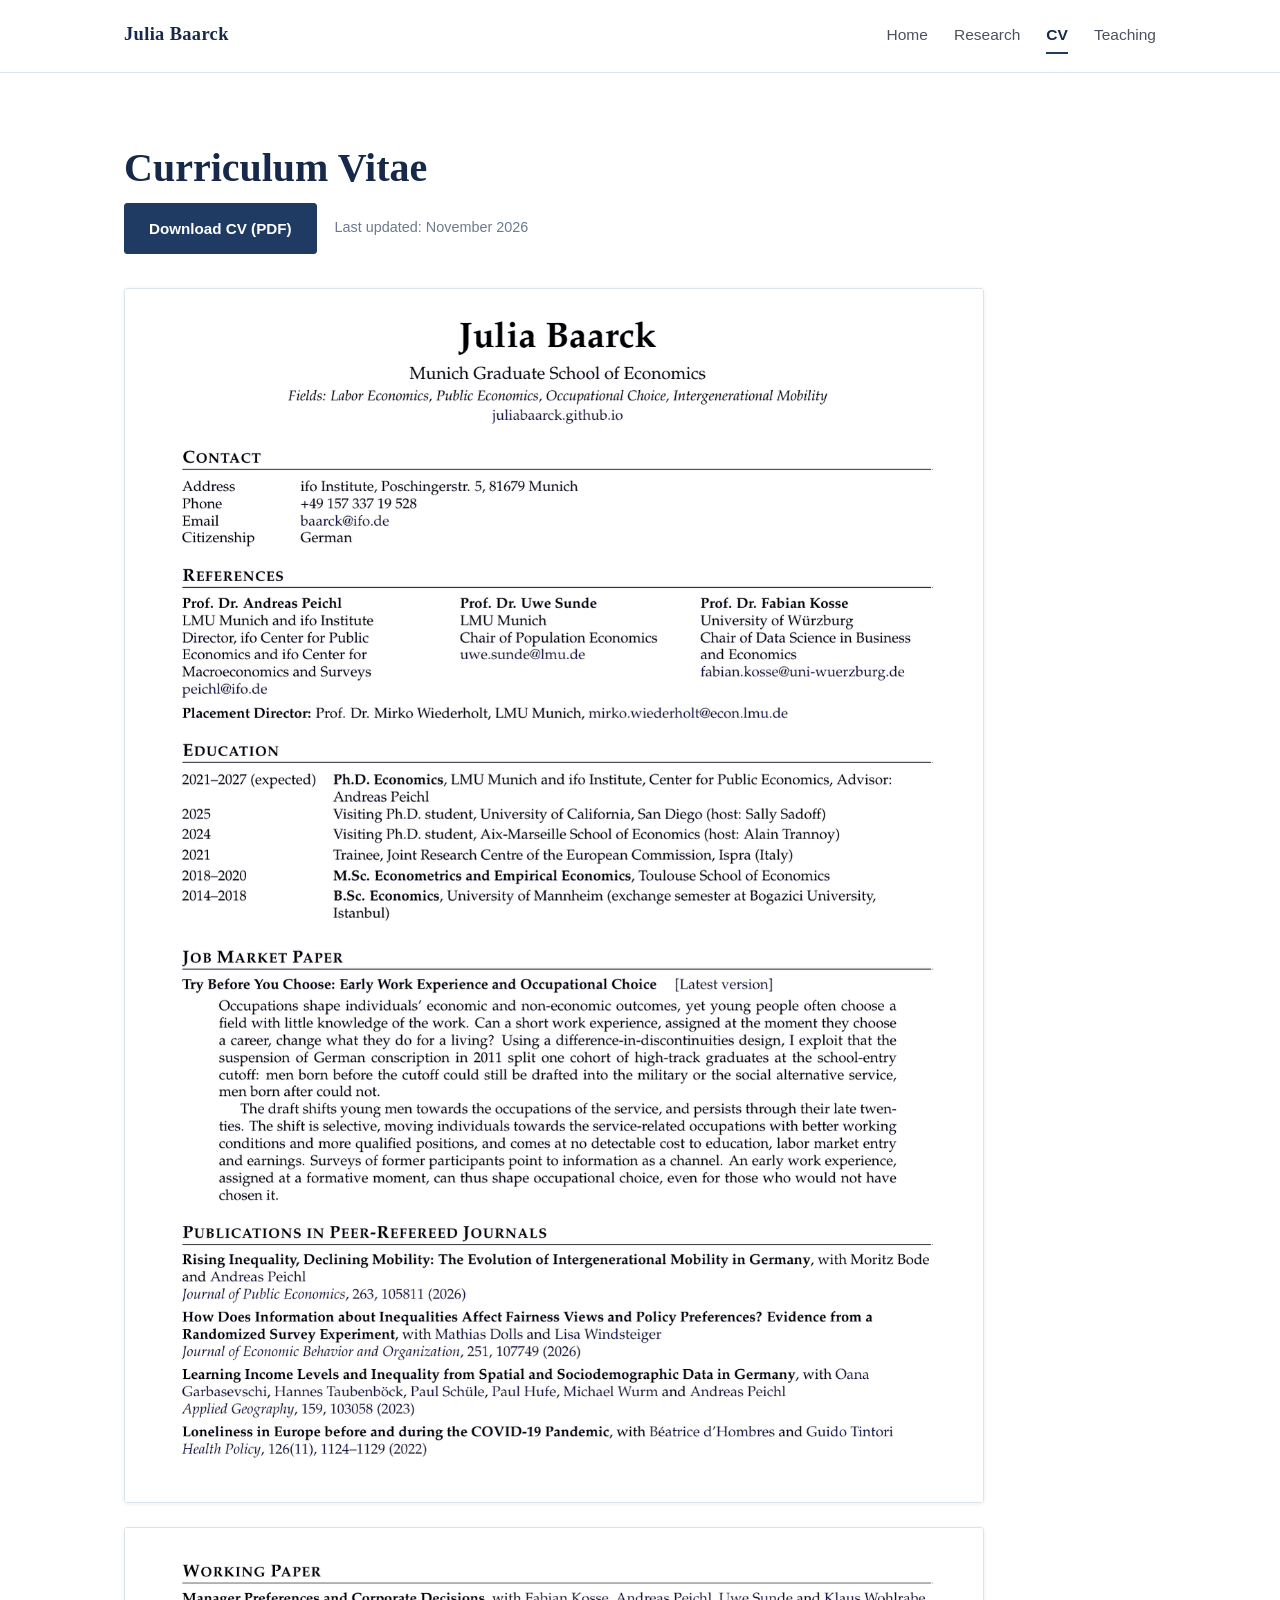
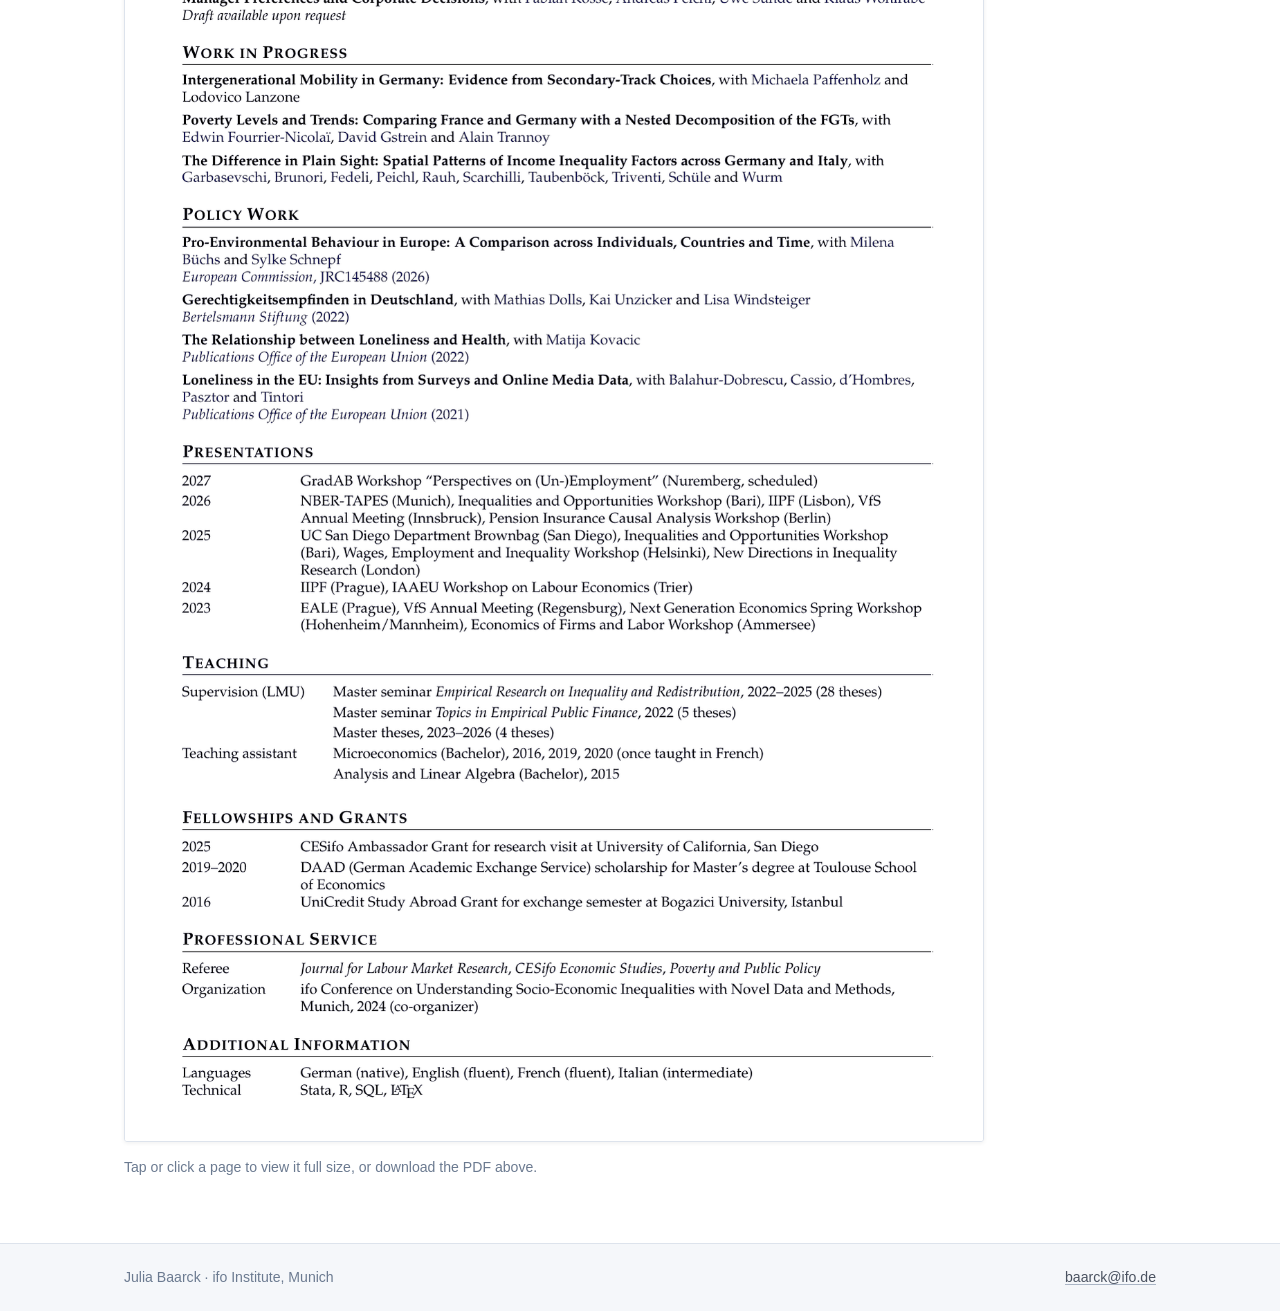
==== commit e65253f6: "Update CV, ERIR seminar dates and research descriptions - New CV PDF and page images (ERIR seminar 2" ====
--- a/cv.html
+++ b/cv.html
@@ -41,7 +41,7 @@
          the reader can save it themselves, and this site stays open behind. -->
     <a class="button button--solid" href="files/Baarck_CV.pdf"
        target="_blank" rel="noopener">Download CV (PDF)</a>
-    <span class="updated">Last updated: October 2026</span>
+    <span class="updated">Last updated: November 2026</span>
   </div>
 
   <!-- The CV is shown as page images rather than an embedded PDF viewer: these
